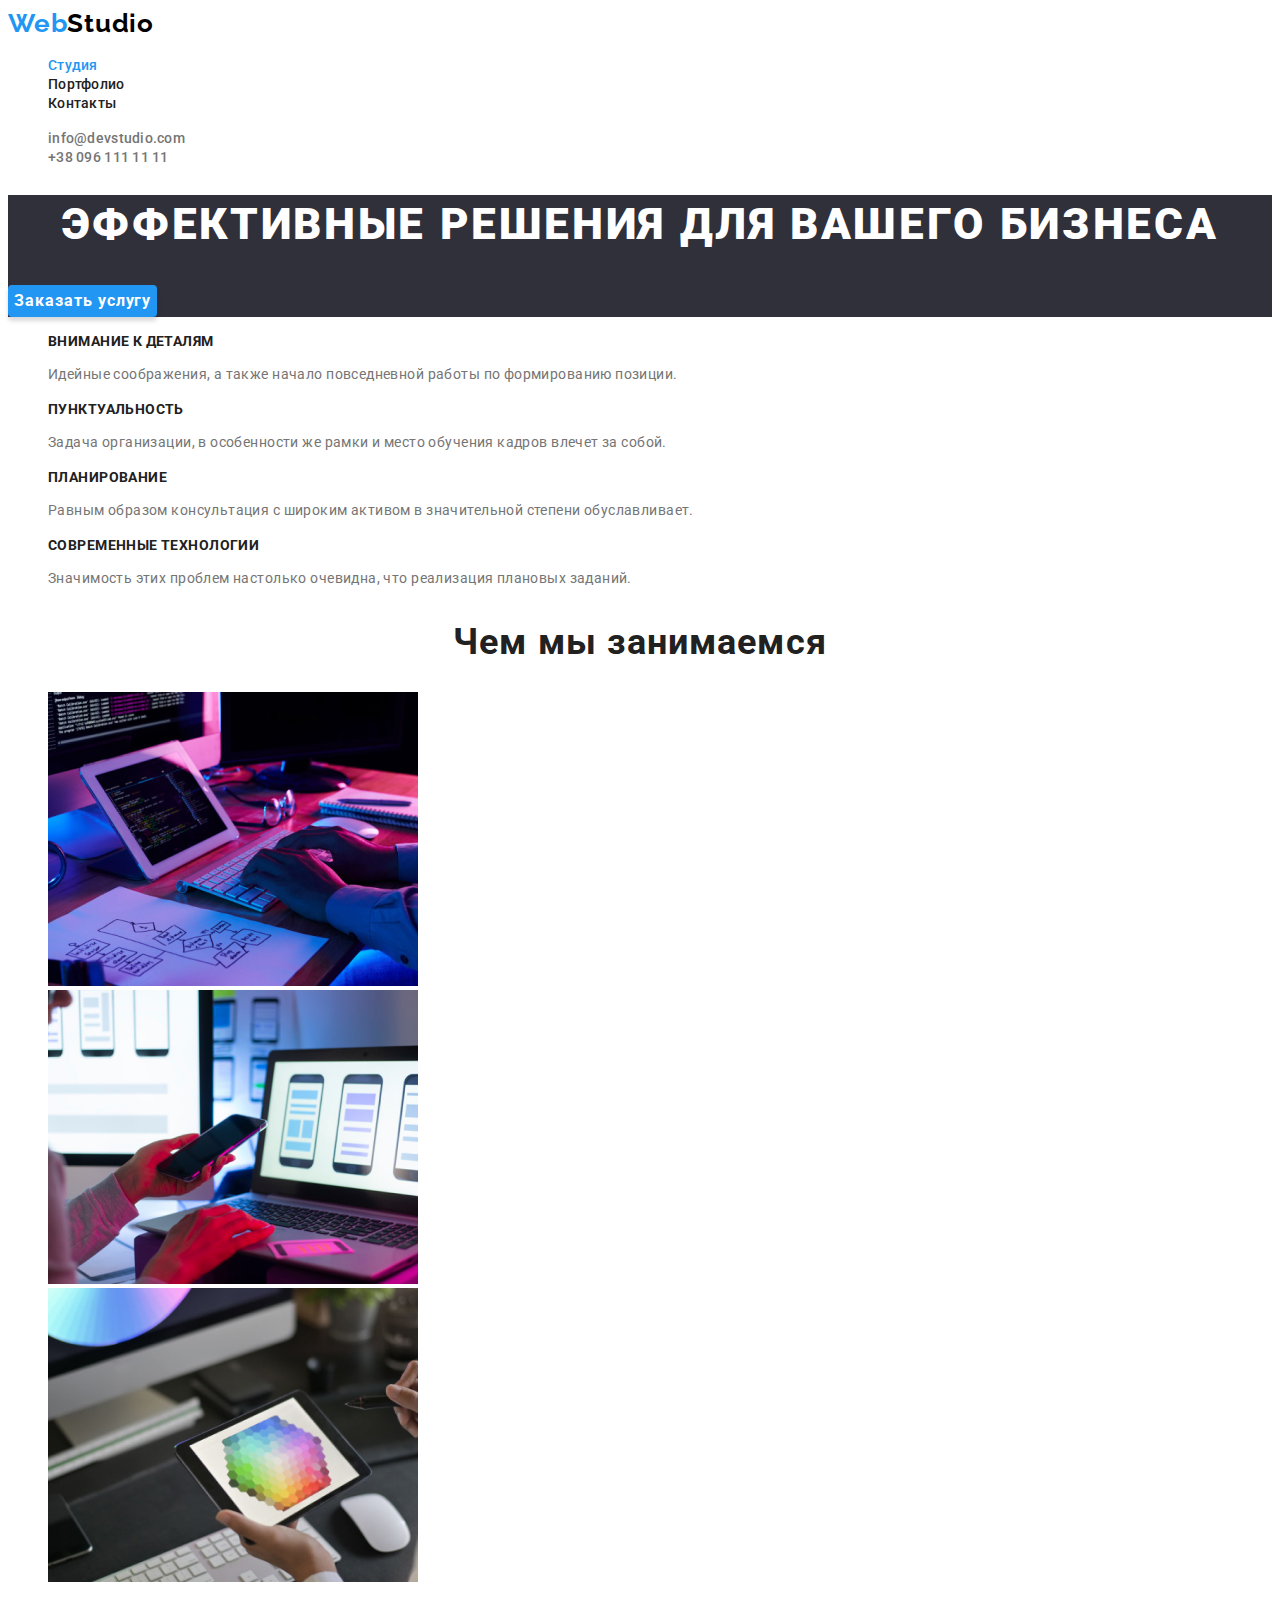
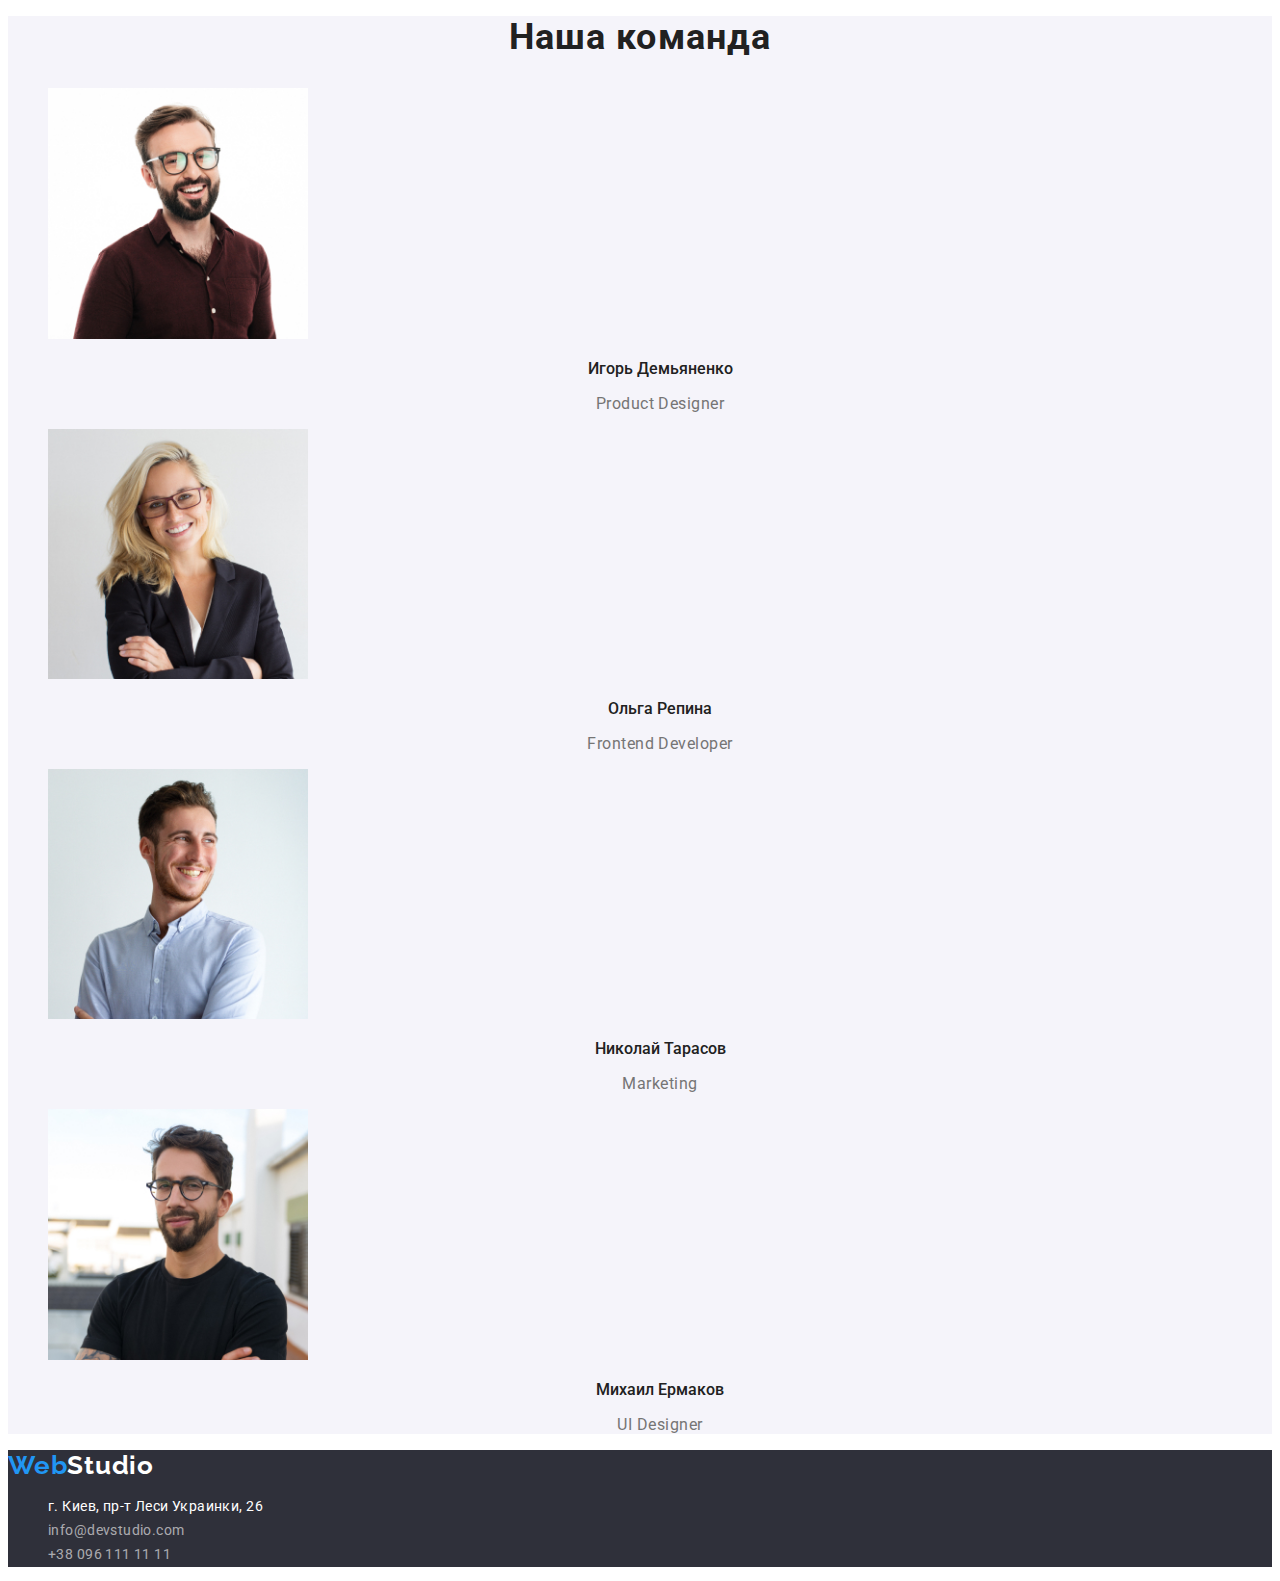
==== index.html @ 54f68166 "Клонирует репозиторий" ====
<!DOCTYPE html>
<html lang="en">
  <head>
    <meta charset="UTF-8"/>
    <meta http-equiv="X-UA-Compatible" content="IE=edge"/>
    <meta name="viewport" content="width=device-width, initial-scale=1.0"/>
    <title>WebStudio</title>
    <link rel="preconnect" href="https://fonts.gstatic.com"/>
    <link
      href="https://fonts.googleapis.com/css2?family=Raleway:wght@700&family=Roboto:wght@400;500;700;900&display=swap"
      rel="stylesheet"/>
    <link rel="stylesheet" href="./css/style.css"/>
  </head>
  <body>
    <header class="header">
      <div class="container navbar">
        <nav class="nav-area">
          <a href="/" class="logo-web link">
            <span>Web</span><span class="logo-st">Studio</span>
          </a>
          <ul class="site-nav list">
            <li class="item">
              <a href="./index.html" class="link current">Студия</a>
            </li>
            <li class="item">
              <a href="./portfolio.html" class="link">Портфолио</a>
            </li>
            <li class="item">
              <a href="#contacts" class="link">Контакты</a>
            </li>
        </nav>
          </ul>
          <ul class="mail-phone list">
            <li class="item">
              <a href="mailto:info@devstudio.com" class="link">info@devstudio.com</a>
            </li>
            <li class="item">
              <a href="tel:+380961111111" class="link">+38 096 111 11 11</a>
            </li>
          </ul>
      </div>
    </header>
    <main>
      <!-- main content-->
      <section class="hero">
        <div class="hero-background">
          <h1 class="order-txt link">Эффективные решения для вашего бизнеса</h1>
          <button class="button order-btn" type="button">Заказать услугу</button>
        </div>
      </section>
      <!--Details-->
      <section class="spc-work">
          <h2 class="hiding-heading">Особенности работы</h2>
          <ul class="description-list list">
            <li>
              <h3 class="head-spc-work">Внимание к деталям</h3>
              <p class="description-spc-work">
                Идейные соображения, а также начало повседневной работы по
                формированию позиции.
              </p>
            </li>
            <li>
              <h3 class="head-spc-work">Пунктуальность</h3>
              <p class="description-spc-work">
                Задача организации, в особенности же рамки и место обучения
                кадров влечет за собой.
              </p>
            </li>
            <li>
              <h3 class="head-spc-work">Планирование</h3>
              <p class="description-spc-work">
                Равным образом консультация с широким активом в значительной
                степени обуславливает.
              </p>
            </li>
            <li>
              <h3 class="head-spc-work">Современные технологии</h3>
              <p class="description-spc-work">
                Значимость этих проблем настолько очевидна, что реализация
                плановых заданий.
              </p>
            </li>
          </ul>
      </section>
      <!-- SERVICE-->
      <section class="service">

          <h2 class="service-title">Чем мы занимаемся</h2>
          <ul class="service-list list">
            <li>
              <img src="./img/img-wd-1.jpg" alt="img-wd-1" width="370"/>
            </li>
            <li>
              <img src="./img/img-wd-2.jpg" alt="img-wd-2" width="370"/>
            </li>
            <li>
              <img src="./img/img-wd-3.jpg" alt="img-wd-3" width="370"/>
            </li>
          </ul>

      </section>
      <!-- SERVICE-->
      <section class="section team">
          <h2 class="service-title">Наша команда</h2>
          <ul class="list">
            <li>
              <img src="./img/img-nk-1.jpg" alt="img-nk-1" width="260"/>
              <h3 class="our-team">Игорь Демьяненко</h3>
              <p class="card-description team-position">Product Designer</p>
            </li>
            <li>
              <img src="./img/img-nk-2.jpg" alt="img-nk-2" width="260"/>
              <h3 class="our-team">Ольга Репина</h3>
              <p class="card-description team-position">Frontend Developer</p>
            </li>
            <li>
              <img src="./img/img-nk-3.jpg" alt="img-nk-3" width="260"/>
              <h3 class="our-team">Николай Тарасов</h3>
              <p class="card-description team-position">Marketing</p>
            </li>
            <li>
              <img src="./img/img-nk-4.jpg" alt="img-nk-4" width="260"/>
              <h3 class="our-team">Михаил Ермаков</h3>
              <p class="card-description team-position">UI Designer</p>
            </li>
          </ul>
      </section>
    </main>
    <!--FOOTER-->
    <footer class="footer">
        <a href="/" class="logo-web link">
          <span>Web</span><span class="ftr-logo-st">Studio</span>
        </a>
        <address class="ftr-adress">
          <ul class="list">
            <li>
              <a href="https://goo.gl/maps/uUebUFh7nfzRT5ZEA" class="link" id="adr-link">г. Киев, пр-т Леси Украинки, 26</a>
            </li>
            <li>
              <a  href="mailto:info@devstudio.com" class="link">info@devstudio.com</a>
            </li>
            <li>
              <a href="tel:+380961111111" class="link">+38 096 111 11 11</a>
            </li>
          </ul>
        </address>
    </footer>
  </body>
</html>
---- css/style.css ----
:root {
  --brand-blue-color: #2196f3;
  --black: #000000;
  --common-color: #212121;
  --grey: #757575;
  --white: #ffffff;
  --background-black: #2f303a;
  --background-grey: #f5f4fa;
  --card-border-grey: #eeeeee;
  --header-underline: #ececec;
  --footer-contacts: rgba(255, 255, 255, 0.6);
  --footer-logo-shadow: 0px 4px 4px rgba(0, 0, 0, 0.25);
  --hero-button-shadow: 0px 4px 4px rgba(0, 0, 0, 0.15);
  --project-cards-shadow: 0px 1px 1px rgba(0, 0, 0, 0.12),
    0px 4px 4px rgba(0, 0, 0, 0.06), 1px 4px 6px rgba(0, 0, 0, 0.16);
  --project-button-shedow: 0px 3px 1px rgba(0, 0, 0, 0.1),
    0px 1px 2px rgba(0, 0, 0, 0.08), 0px 2px 2px rgba(0, 0, 0, 0.12);
}

/* ------Hide Headers------ */

.hiding-heading {
  position: absolute;
  width: 1px;
  height: 1px;
  margin: -1px;
  border: 0;
  padding: 0;

  white-space: nowrap;
  clip-path: inset(100%);
  clip: rect(0 0 0 0);
  overflow: hidden;
}
/* ------End Hide Headers------ */

body {
  font-family: "Roboto", "Open Sans", "Helvetica Neue", sans-serif;
  color: var(--common-color);
  background-color: var(--white);
}

.list {
  list-style: none;
}

.link {
  text-decoration: none;
}

/* ------Header Section------ */
/* Logo Headder-Fotter */

.logo-web {
  color: var(--brand-blue-color);
  font-family: Raleway;
  font-weight: 700;
  font-size: 26px;
  line-height: 1.192;
  letter-spacing: 0.03em;
}

.logo-st {
  color: var(--black);
}

.ftr-logo-st {
  color: var(--white);
}

.logo-web.link:hover,
.logo-web.link:focus {
  opacity: 0.7;
}

.logo-web.shadow {
  text-shadow: var(--footer-logo-shadow);
}

/* Main content and Header fonts */

.site-nav .link,
.mail-phone .link {
  font-family: inherit;
  font-weight: 500;
  font-size: 14px;
  line-height: 1.143;
  letter-spacing: 0.02em;
}

/* site navigation*/

.site-nav .link {
  color: var(--common-color);
}

.site-nav .link.current {
  color: var(--brand-blue-color);
}

.site-nav .link:hover,
.site-nav .link:focus {
  color: var(--brand-blue-color);
}

/* Header Contacts */

.mail-phone .link {
  color: var(--grey);
}

.mail-phone .link:hover,
.mail-phone .link:focus {
  color: var(--brand-blue-color);
}
/* ------End Header Section------ */

/* -----Main Container------ */
/* Hero */

.order-txt {
  font-weight: 900;
  font-size: 44px;
  line-height: 1.36;
  text-align: center;
  letter-spacing: 0.06em;
  text-transform: uppercase;
  color: var(--white);
}

.hero-background {
  background-color: var(--background-black);
}
/*Hero end*/

/*Details*/
.head-spc-work {
  font-weight: 700;
  font-size: 14px;
  line-height: 1.143;
  text-transform: uppercase;
  letter-spacing: 0.03em;
}

.description-spc-work {
  font-size: 14px;
  line-height: 1.714;
  letter-spacing: 0.03em;
  color: var(--grey);
}
/* Details end*/

/* Sections */

/* Team Section */

.team {
  background-color: var(--background-grey);
}

/* Sections Service */

.service > .service-title,
.team > .service-title {
  font-weight: 700;
  font-size: 36px;
  line-height: 1.167;
  text-align: center;
  letter-spacing: 0.03em;
}

/* Sections h3 */

.our-team {
  font-weight: 500;
  font-size: 16px;
  line-height: 1.188;
  text-align: center;
}

.portfolio-link.link {
  color: inherit;
}

.project-name {
  font-weight: 700;
  font-size: 18px;
  line-height: 2;
  letter-spacing: 0.06em;
}

/* Card Descriptions */

.card-description {
  font-size: 16px;
  letter-spacing: 0.03em;
  color: var(--grey);
}

.team-position {
  line-height: 1.188;
  text-align: center;
}

.project-type {
  line-height: 1.875;
}

/* Portfolio Card Effects */

.portfolio-link {
  display: block;
}

.portfolio-link:hover,
.portfolio-link:focus {
  box-shadow: var(--project-cards-shadow);
}

/* Buttons */

.button {
  font-size: 16px;
  text-align: center;
  font-family: inherit;
  border: none;
  border-radius: 4px;
  cursor: pointer;
}
.button.order-btn {
  font-weight: 700;
  line-height: 1.875;
  letter-spacing: 0.06em;
  color: var(--white);
  background-color: var(--brand-blue-color);
  box-shadow: var(--hero-button-shadow);
}

.button.order-btn:hover,
.button.order-btn:focus {
  background-color: var(--white);
  color: var(--common-color);
}

.button.filter-button {
  font-weight: 500;
  line-height: 1.625;
  letter-spacing: 0.03em;
  color: var(--common-color);
  background-color: var(--background-grey);
}

.button.filter-button:hover,
.button.filter-button:focus {
  color: var(--white);
  background-color: var(--brand-blue-color);
  box-shadow: var(--project-button-shedow);
}

/* -----End Main Container------ */

/* ------Footer Section------ */
.footer {
  background-color: var(--background-black);
}

.ftr-adress,
.ftr-adress .link {
  font-style: normal;
  font-size: 14px;
  line-height: 1.714;
  letter-spacing: 0.03em;
}

a#adr-link{
  color: var(--white);
}

.ftr-adress .link {
  font-family: inherit;
  color: var(--footer-contacts);
}

.ftr-adress .link:hover,
.ftr-adress .link:focus {
  color: var(--white);
}
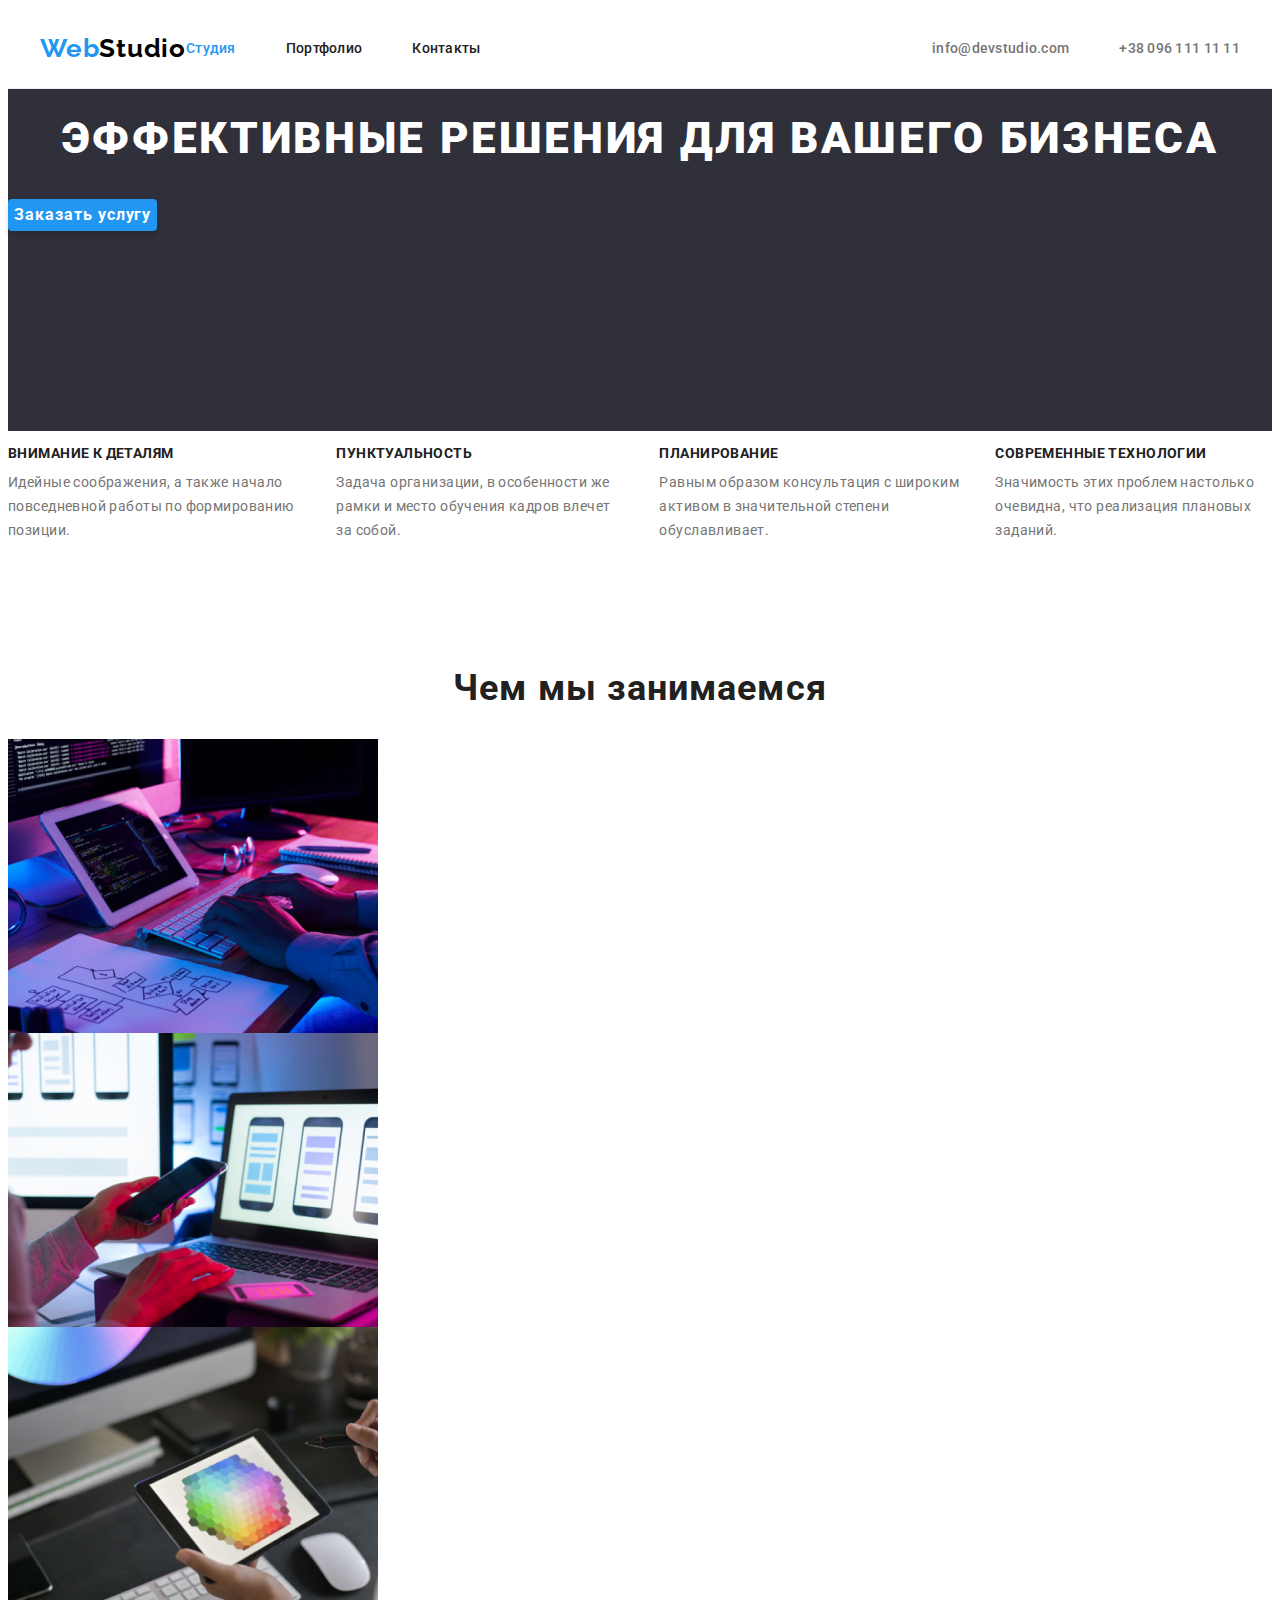
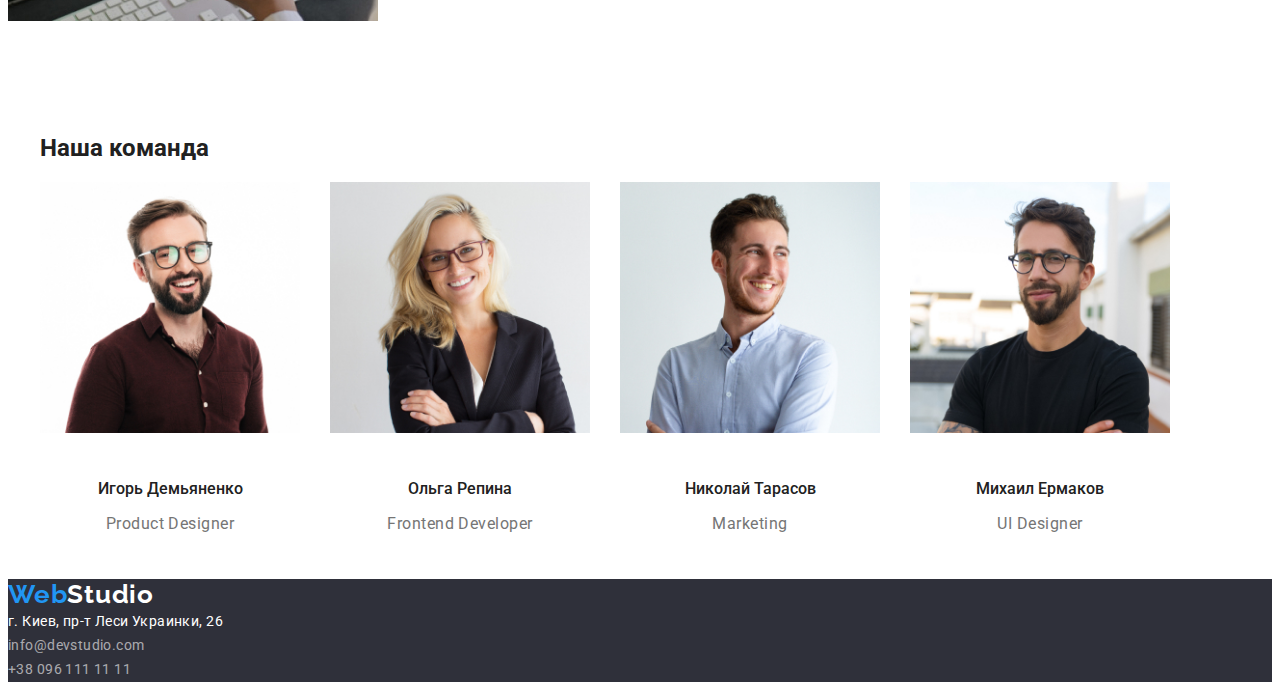
==== commit 8aa18809: "добавляет позиционирование" ====
--- a/index.html
+++ b/index.html
@@ -10,36 +10,41 @@
       href="https://fonts.googleapis.com/css2?family=Raleway:wght@700&family=Roboto:wght@400;500;700;900&display=swap"
       rel="stylesheet"/>
     <link rel="stylesheet" href="./css/style.css"/>
+  
   </head>
   <body>
     <header class="header">
       <div class="container navbar">
-        <nav class="nav-area">
-          <a href="/" class="logo-web link">
+        <div class="header-block">
+
+          <nav class="nav-area">
+            <a href="/" class="logo-web link">
             <span>Web</span><span class="logo-st">Studio</span>
           </a>
           <ul class="site-nav list">
-            <li class="item">
+            <li class="nav-item">
               <a href="./index.html" class="link current">Студия</a>
             </li>
-            <li class="item">
+            <li class="nav-item">
               <a href="./portfolio.html" class="link">Портфолио</a>
             </li>
-            <li class="item">
+            <li class="nav-item">
               <a href="#contacts" class="link">Контакты</a>
             </li>
-        </nav>
-          </ul>
-          <ul class="mail-phone list">
-            <li class="item">
-              <a href="mailto:info@devstudio.com" class="link">info@devstudio.com</a>
-            </li>
-            <li class="item">
-              <a href="tel:+380961111111" class="link">+38 096 111 11 11</a>
-            </li>
-          </ul>
-      </div>
+          </nav>
+        </ul>
+         <ul class="mail-phone list">
+          <li class="contacts-item">
+            <a href="mailto:info@devstudio.com" class="link">info@devstudio.com</a>
+          </li>
+          <li class="item">
+            <a href="tel:+380961111111" class="link">+38 096 111 11 11</a>
+          </li>
+         </ul>
+       </div>
+     </div>
     </header>
+    
     <main>
       <!-- main content-->
       <section class="hero">
@@ -52,28 +57,28 @@
       <section class="spc-work">
           <h2 class="hiding-heading">Особенности работы</h2>
           <ul class="description-list list">
-            <li>
+            <li class="desription-item">
               <h3 class="head-spc-work">Внимание к деталям</h3>
               <p class="description-spc-work">
                 Идейные соображения, а также начало повседневной работы по
                 формированию позиции.
               </p>
             </li>
-            <li>
+            <li class="desription-item">
               <h3 class="head-spc-work">Пунктуальность</h3>
               <p class="description-spc-work">
                 Задача организации, в особенности же рамки и место обучения
                 кадров влечет за собой.
               </p>
             </li>
-            <li>
+            <li class="desription-item">
               <h3 class="head-spc-work">Планирование</h3>
               <p class="description-spc-work">
                 Равным образом консультация с широким активом в значительной
                 степени обуславливает.
               </p>
             </li>
-            <li>
+            <li class="desription-item">
               <h3 class="head-spc-work">Современные технологии</h3>
               <p class="description-spc-work">
                 Значимость этих проблем настолько очевидна, что реализация
@@ -83,47 +88,57 @@
           </ul>
       </section>
       <!-- SERVICE-->
-      <section class="service">
+      <section class="service service-section">
 
           <h2 class="service-title">Чем мы занимаемся</h2>
           <ul class="service-list list">
-            <li>
+            <li class="service-item">
               <img src="./img/img-wd-1.jpg" alt="img-wd-1" width="370"/>
             </li>
-            <li>
+            <li class="service-item">
               <img src="./img/img-wd-2.jpg" alt="img-wd-2" width="370"/>
             </li>
-            <li>
+            <li class="service-item">
               <img src="./img/img-wd-3.jpg" alt="img-wd-3" width="370"/>
             </li>
           </ul>
 
       </section>
       <!-- SERVICE-->
-      <section class="section team">
+      <section class="section team-section">
+        <div class="container">
           <h2 class="service-title">Наша команда</h2>
           <ul class="list">
-            <li>
+            <li class="team-item">
               <img src="./img/img-nk-1.jpg" alt="img-nk-1" width="260"/>
-              <h3 class="our-team">Игорь Демьяненко</h3>
-              <p class="card-description team-position">Product Designer</p>
+              <div class="description-item">
+                <h3 class="our-team">Игорь Демьяненко</h3>
+                <p class="card-description team-position">Product Designer</p>
+              </div>
             </li>
-            <li>
+            <li class="team-item">
               <img src="./img/img-nk-2.jpg" alt="img-nk-2" width="260"/>
-              <h3 class="our-team">Ольга Репина</h3>
-              <p class="card-description team-position">Frontend Developer</p>
+              <div class="description-item">
+                <h3 class="our-team">Ольга Репина</h3>
+                <p class="card-description team-position">Frontend Developer</p>
+              </div>
             </li>
-            <li>
+            <li class="team-item">
               <img src="./img/img-nk-3.jpg" alt="img-nk-3" width="260"/>
-              <h3 class="our-team">Николай Тарасов</h3>
-              <p class="card-description team-position">Marketing</p>
+              <div class="description-item">
+                <h3 class="our-team">Николай Тарасов</h3>
+                <p class="card-description team-position">Marketing</p>
+              </div>
             </li>
-            <li>
+            <li class="team-item">
               <img src="./img/img-nk-4.jpg" alt="img-nk-4" width="260"/>
-              <h3 class="our-team">Михаил Ермаков</h3>
-              <p class="card-description team-position">UI Designer</p>
+              <div class="description-item">
+                <h3 class="our-team">Михаил Ермаков</h3>
+                <p class="card-description team-position">UI Designer</p>
+              </div>
             </li>
           </ul>
+        </div>
       </section>
     </main>
     <!--FOOTER-->
--- a/css/style.css
+++ b/css/style.css
@@ -17,6 +17,10 @@
     0px 1px 2px rgba(0, 0, 0, 0.08), 0px 2px 2px rgba(0, 0, 0, 0.12);
 }
 
+img{
+  display: block;
+}
+
 /* ------Hide Headers------ */
 
 .hiding-heading {
@@ -42,13 +46,34 @@
 
 .list {
   list-style: none;
+  margin: 0;
+  padding-left: 0;
 }
 
 .link {
   text-decoration: none;
 }
 
+.container{
+  max-width: 1200px;
+  padding-left: 15px;
+  padding-right: 15px;
+  margin: 0 auto;
+}
+
 /* ------Header Section------ */
+.header{
+  border-bottom: 1px solid var(--header-underline);
+}
+.header-block{
+  display: flex;
+  align-items: center;
+}
+
+.nav-area{
+  display: flex;
+  align-items: center;
+}
 /* Logo Headder-Fotter */
 
 .logo-web {
@@ -75,6 +100,8 @@
 
 .logo-web.shadow {
   text-shadow: var(--footer-logo-shadow);
+  margin-top: 0;
+  margin-bottom: 20px;
 }
 
 /* Main content and Header fonts */
@@ -86,6 +113,9 @@
   font-size: 14px;
   line-height: 1.143;
   letter-spacing: 0.02em;
+  display: inline-block;
+  padding-top: 32px;
+  padding-bottom: 32px;
 }
 
 /* site navigation*/
@@ -102,8 +132,20 @@
 .site-nav .link:focus {
   color: var(--brand-blue-color);
 }
+.nav-item:not(:last-child){
+  margin-right: 50px;
+}
+
 
 /* Header Contacts */
+.mail-phone{
+  display: flex;
+  align-items: center;
+  margin-left: auto;
+}
+.contacts-item:not(:last-child){
+  margin-right: 50px;
+}
 
 .mail-phone .link {
   color: var(--grey);
@@ -116,6 +158,11 @@
 /* ------End Header Section------ */
 
 /* -----Main Container------ */
+.site-nav{
+  display: flex;
+  align-items: center;
+}
+
 /* Hero */
 
 .order-txt {
@@ -126,20 +173,40 @@
   letter-spacing: 0.06em;
   text-transform: uppercase;
   color: var(--white);
+  margin: 0 auto 30px;
+  min-width: 696px;
 }
 
 .hero-background {
   background-color: var(--background-black);
+  padding-top: 20px;
+  padding-bottom: 200px;
 }
 /*Hero end*/
 
 /*Details*/
+.spc-work{
+  padding-bottom: 0;
+}
+
+.description-list{
+display: flex;
+}
+.desription-item{
+  min-width: 270px;
+}
+.desription-item:not(:last-child){
+  margin-right: 30px;
+}
+
 .head-spc-work {
   font-weight: 700;
   font-size: 14px;
   line-height: 1.143;
   text-transform: uppercase;
   letter-spacing: 0.03em;
+  display: inline-block;
+  margin-bottom: 10px;
 }
 
 .description-spc-work {
@@ -147,17 +214,49 @@
   line-height: 1.714;
   letter-spacing: 0.03em;
   color: var(--grey);
+  margin-top: 0;
+  margin-bottom: 0;
 }
 /* Details end*/
 
 /* Sections */
-
+.service{
+  padding-top: 94px;
+  padding-bottom: 94px;
+}
+.service-list .sevice-section{
+  display: flex;
+  align-items: start;
+}
+.service-item:not(:last-child){
+  margin-right: 30px;
+}
 /* Team Section */
 
 .team {
   background-color: var(--background-grey);
 }
-
+.team-section .list {
+  display: flex;
+  align-items: flex-start;
+}
+
+.team-item{
+  max-width: 270px;
+  background-color: var(--white);
+  box-shadow: var(--team-item-shadow);
+  border-bottom-right-radius: 4px;
+  border-bottom-left-radius: 4px;
+}
+
+.team-item:not(:last-child){
+  margin-right: 30px;
+}
+
+.description-item {
+  padding-top: 30px;
+  padding-bottom: 30px;
+}
 /* Sections Service */
 
 .service > .service-title,
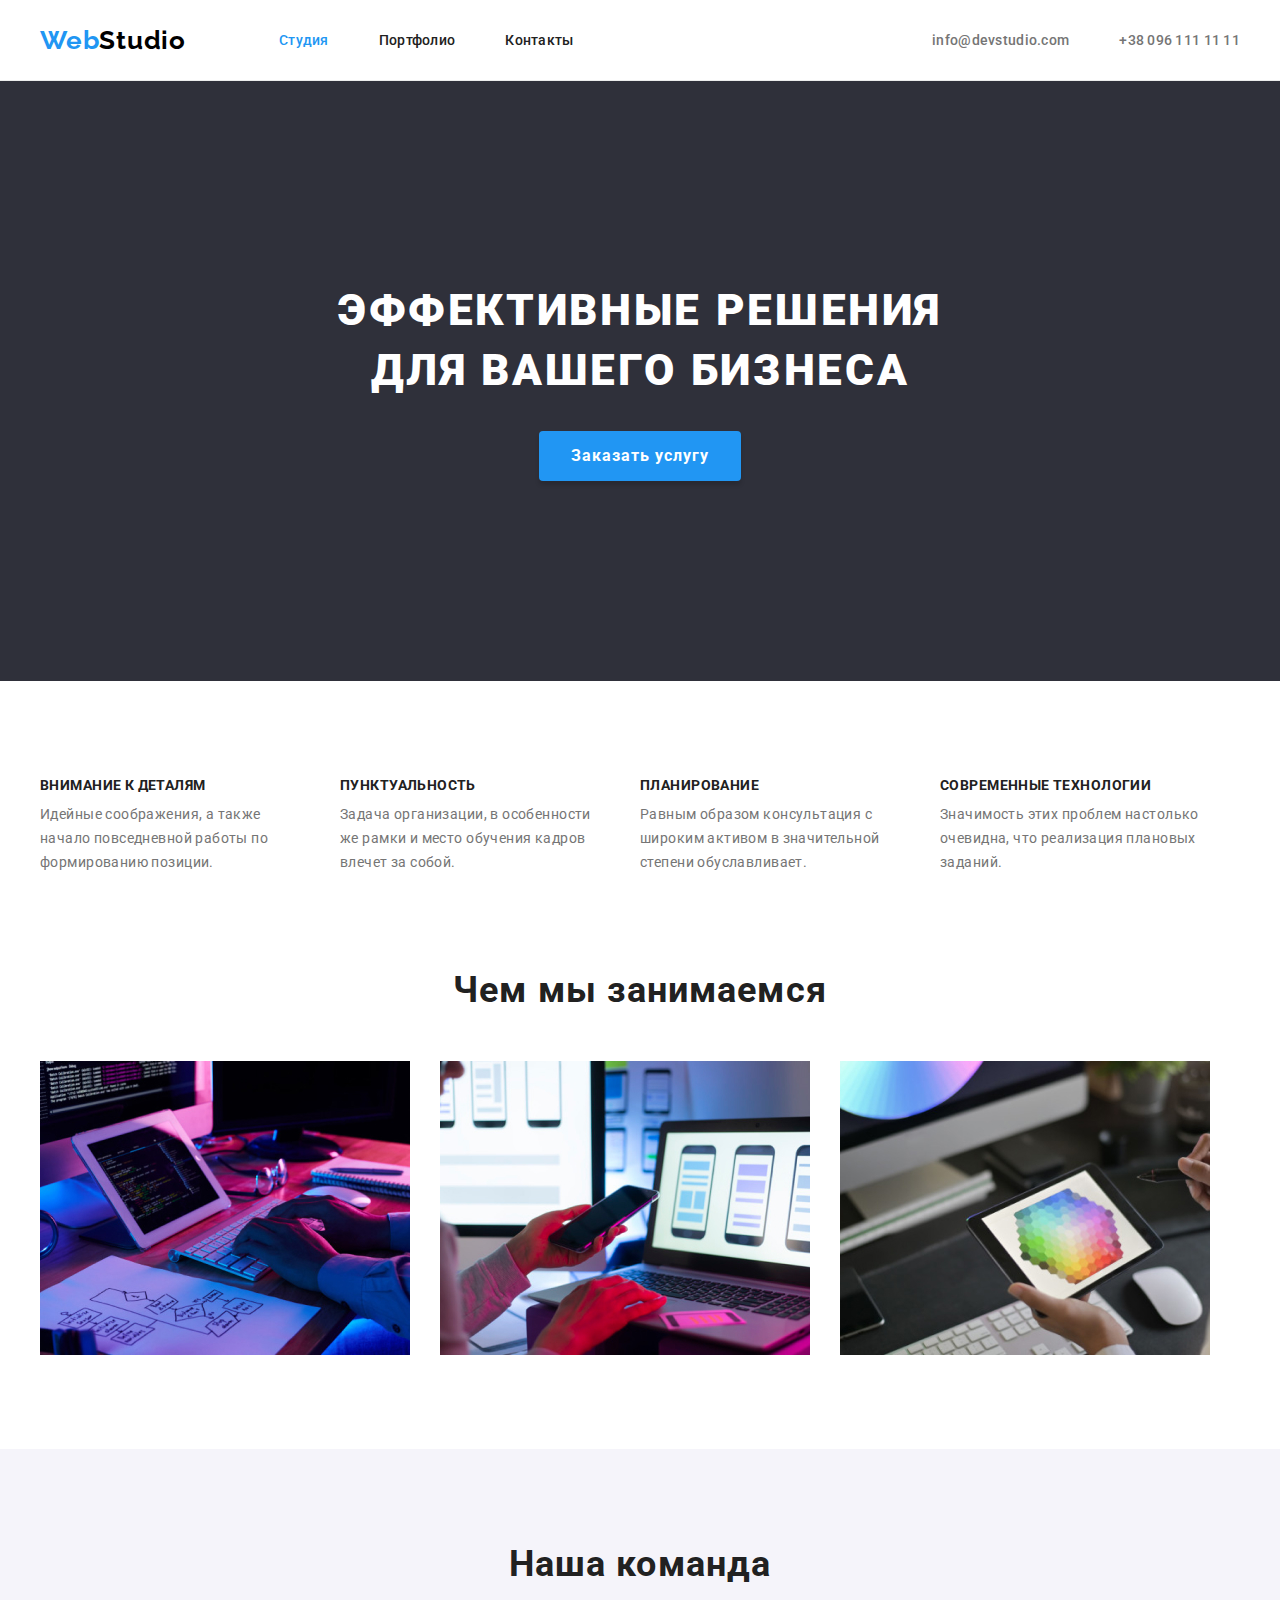
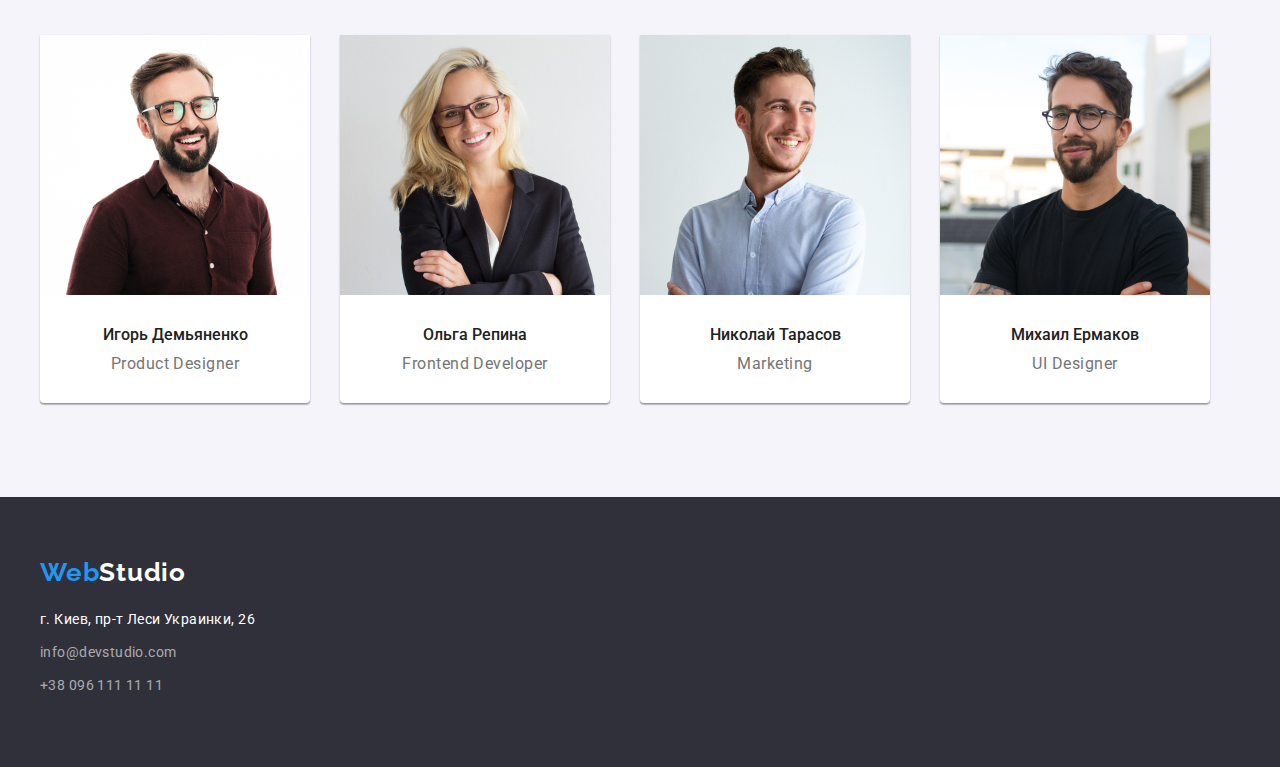
==== commit 59ac02fa: "применяет стили к Портфолио и обновляет главную" ====
--- a/index.html
+++ b/index.html
@@ -10,29 +10,28 @@
       href="https://fonts.googleapis.com/css2?family=Raleway:wght@700&family=Roboto:wght@400;500;700;900&display=swap"
       rel="stylesheet"/>
     <link rel="stylesheet" href="./css/style.css"/>
+  </head>
   
-  </head>
   <body>
     <header class="header">
-      <div class="container navbar">
+      <div class="container">
         <div class="header-block">
-
           <nav class="nav-area">
-            <a href="/" class="logo-web link">
-            <span>Web</span><span class="logo-st">Studio</span>
-          </a>
-          <ul class="site-nav list">
-            <li class="nav-item">
-              <a href="./index.html" class="link current">Студия</a>
-            </li>
-            <li class="nav-item">
-              <a href="./portfolio.html" class="link">Портфолио</a>
-            </li>
-            <li class="nav-item">
-              <a href="#contacts" class="link">Контакты</a>
-            </li>
+             <a href="/" class="logo-web link">
+               <span>Web</span><span class="logo-st">Studio</span>
+             </a>
+            <ul class="site-nav list">
+              <li class="nav-item">
+                 <a href="./index.html" class="link current">Студия</a>
+              </li>
+              <li class="nav-item">
+                 <a href="./portfolio.html" class="link">Портфолио</a>
+              </li>
+              <li class="nav-item">
+                 <a href="#contacts" class="link">Контакты</a>
+              </li>
+            </ul>
           </nav>
-        </ul>
          <ul class="mail-phone list">
           <li class="contacts-item">
             <a href="mailto:info@devstudio.com" class="link">info@devstudio.com</a>
@@ -49,36 +48,40 @@
       <!-- main content-->
       <section class="hero">
         <div class="hero-background">
-          <h1 class="order-txt link">Эффективные решения для вашего бизнеса</h1>
-          <button class="button order-btn" type="button">Заказать услугу</button>
+          <div class="container">
+            <h1 class="order-txt link">Эффективные решения для вашего бизнеса</h1>
+            <button class="button order-btn" type="button">Заказать услугу</button>
+          </div>
         </div>
       </section>
+
       <!--Details-->
       <section class="spc-work">
+        <div class="container">
           <h2 class="hiding-heading">Особенности работы</h2>
           <ul class="description-list list">
-            <li class="desription-item">
+            <li class="description-item">
               <h3 class="head-spc-work">Внимание к деталям</h3>
               <p class="description-spc-work">
                 Идейные соображения, а также начало повседневной работы по
                 формированию позиции.
               </p>
             </li>
-            <li class="desription-item">
+            <li class="description-item">
               <h3 class="head-spc-work">Пунктуальность</h3>
               <p class="description-spc-work">
                 Задача организации, в особенности же рамки и место обучения
                 кадров влечет за собой.
               </p>
             </li>
-            <li class="desription-item">
+            <li class="description-item">
               <h3 class="head-spc-work">Планирование</h3>
               <p class="description-spc-work">
                 Равным образом консультация с широким активом в значительной
                 степени обуславливает.
               </p>
             </li>
-            <li class="desription-item">
+            <li class="description-item">
               <h3 class="head-spc-work">Современные технологии</h3>
               <p class="description-spc-work">
                 Значимость этих проблем настолько очевидна, что реализация
@@ -86,10 +89,12 @@
               </p>
             </li>
           </ul>
+        </div>
       </section>
+
       <!-- SERVICE-->
-      <section class="service service-section">
-
+      <section class="section service-section">
+        <div class="container">
           <h2 class="service-title">Чем мы занимаемся</h2>
           <ul class="service-list list">
             <li class="service-item">
@@ -102,37 +107,38 @@
               <img src="./img/img-wd-3.jpg" alt="img-wd-3" width="370"/>
             </li>
           </ul>
-
+        </div>
       </section>
       <!-- SERVICE-->
+
       <section class="section team-section">
         <div class="container">
-          <h2 class="service-title">Наша команда</h2>
+          <h2 class="team-title">Наша команда</h2>
           <ul class="list">
             <li class="team-item">
-              <img src="./img/img-nk-1.jpg" alt="img-nk-1" width="260"/>
-              <div class="description-item">
+              <img src="./img/img-nk-1.jpg" alt="img-nk-1" width="270"/>
+              <div class="description-team">
                 <h3 class="our-team">Игорь Демьяненко</h3>
                 <p class="card-description team-position">Product Designer</p>
               </div>
             </li>
             <li class="team-item">
-              <img src="./img/img-nk-2.jpg" alt="img-nk-2" width="260"/>
-              <div class="description-item">
+              <img src="./img/img-nk-2.jpg" alt="img-nk-2" width="270"/>
+              <div class="description-team">
                 <h3 class="our-team">Ольга Репина</h3>
                 <p class="card-description team-position">Frontend Developer</p>
               </div>
             </li>
             <li class="team-item">
-              <img src="./img/img-nk-3.jpg" alt="img-nk-3" width="260"/>
-              <div class="description-item">
+              <img src="./img/img-nk-3.jpg" alt="img-nk-3" width="270"/>
+              <div class="description-team">
                 <h3 class="our-team">Николай Тарасов</h3>
                 <p class="card-description team-position">Marketing</p>
               </div>
             </li>
             <li class="team-item">
-              <img src="./img/img-nk-4.jpg" alt="img-nk-4" width="260"/>
-              <div class="description-item">
+              <img src="./img/img-nk-4.jpg" alt="img-nk-4" width="270"/>
+              <div class="description-team">
                 <h3 class="our-team">Михаил Ермаков</h3>
                 <p class="card-description team-position">UI Designer</p>
               </div>
@@ -143,22 +149,24 @@
     </main>
     <!--FOOTER-->
     <footer class="footer">
+      <div class="container">
         <a href="/" class="logo-web link">
           <span>Web</span><span class="ftr-logo-st">Studio</span>
         </a>
         <address class="ftr-adress">
-          <ul class="list">
-            <li>
+          <ul class="list ftr-list">
+            <li class="ftr-item">
               <a href="https://goo.gl/maps/uUebUFh7nfzRT5ZEA" class="link" id="adr-link">г. Киев, пр-т Леси Украинки, 26</a>
             </li>
-            <li>
+            <li class="ftr-item">
               <a  href="mailto:info@devstudio.com" class="link">info@devstudio.com</a>
             </li>
-            <li>
+            <li class="ftr-item">
               <a href="tel:+380961111111" class="link">+38 096 111 11 11</a>
             </li>
           </ul>
         </address>
-    </footer>
-  </body>
+      </div>
+      </footer>
+    </body>
 </html>
--- a/css/style.css
+++ b/css/style.css
@@ -8,13 +8,16 @@
   --background-grey: #f5f4fa;
   --card-border-grey: #eeeeee;
   --header-underline: #ececec;
+  --order-btn: #188ce8;
   --footer-contacts: rgba(255, 255, 255, 0.6);
   --footer-logo-shadow: 0px 4px 4px rgba(0, 0, 0, 0.25);
   --hero-button-shadow: 0px 4px 4px rgba(0, 0, 0, 0.15);
   --project-cards-shadow: 0px 1px 1px rgba(0, 0, 0, 0.12),
     0px 4px 4px rgba(0, 0, 0, 0.06), 1px 4px 6px rgba(0, 0, 0, 0.16);
-  --project-button-shedow: 0px 3px 1px rgba(0, 0, 0, 0.1),
+  --project-button-shadow: 0px 3px 1px rgba(0, 0, 0, 0.1),
     0px 1px 2px rgba(0, 0, 0, 0.08), 0px 2px 2px rgba(0, 0, 0, 0.12);
+  --team-item-shadow: 0px 1px 3px rgba(0, 0, 0, 0.12),
+    0px 1px 1px rgba(0, 0, 0, 0.14), 0px 2px 1px rgba(0, 0, 0, 0.2);
 }
 
 img{
@@ -42,6 +45,7 @@
   font-family: "Roboto", "Open Sans", "Helvetica Neue", sans-serif;
   color: var(--common-color);
   background-color: var(--white);
+  margin: 0;
 }
 
 .list {
@@ -91,6 +95,9 @@
 
 .ftr-logo-st {
   color: var(--white);
+}
+.logo-web.link{
+  margin-right: 93px;
 }
 
 .logo-web.link:hover,
@@ -163,41 +170,45 @@
   align-items: center;
 }
 
+
+
 /* Hero */
 
 .order-txt {
   font-weight: 900;
   font-size: 44px;
-  line-height: 1.36;
+  line-height: 1.3636;
   text-align: center;
   letter-spacing: 0.06em;
   text-transform: uppercase;
   color: var(--white);
   margin: 0 auto 30px;
-  min-width: 696px;
+  max-width: 696px;
 }
 
 .hero-background {
   background-color: var(--background-black);
-  padding-top: 20px;
+  padding-top: 200px;
   padding-bottom: 200px;
 }
 /*Hero end*/
 
 /*Details*/
 .spc-work{
+  padding-top: 94px;
   padding-bottom: 0;
 }
 
 .description-list{
 display: flex;
 }
-.desription-item{
-  min-width: 270px;
-}
-.desription-item:not(:last-child){
+.description-item:not(:last-child){
   margin-right: 30px;
 }
+
+.description-item{
+  max-width: 270px;
+} 
 
 .head-spc-work {
   font-weight: 700;
@@ -207,6 +218,7 @@
   letter-spacing: 0.03em;
   display: inline-block;
   margin-bottom: 10px;
+  margin-top: 0;
 }
 
 .description-spc-work {
@@ -219,23 +231,28 @@
 }
 /* Details end*/
 
-/* Sections */
-.service{
+/* Sections Service */
+.section{
   padding-top: 94px;
   padding-bottom: 94px;
 }
-.service-list .sevice-section{
-  display: flex;
-  align-items: start;
+.service-section .list{
+display: flex;
+align-items: start;
 }
 .service-item:not(:last-child){
   margin-right: 30px;
 }
 /* Team Section */
 
-.team {
+.team-section {
   background-color: var(--background-grey);
 }
+.team-title{
+  margin-top: 0;
+  margin-bottom: 50px;
+}
+
 .team-section .list {
   display: flex;
   align-items: flex-start;
@@ -252,20 +269,21 @@
 .team-item:not(:last-child){
   margin-right: 30px;
 }
-
-.description-item {
-  padding-top: 30px;
-  padding-bottom: 30px;
+.description-team{
+padding-top: 30px;
+padding-bottom: 30px;
 }
 /* Sections Service */
 
-.service > .service-title,
-.team > .service-title {
+.service-section .service-title,
+.team-section .team-title {
   font-weight: 700;
   font-size: 36px;
   line-height: 1.167;
   text-align: center;
   letter-spacing: 0.03em;
+  margin-top: 0;
+  margin-bottom: 50px;
 }
 
 /* Sections h3 */
@@ -275,6 +293,8 @@
   font-size: 16px;
   line-height: 1.188;
   text-align: center;
+  margin-top: 0;
+  margin-bottom: 10px;
 }
 
 .portfolio-link.link {
@@ -286,6 +306,8 @@
   font-size: 18px;
   line-height: 2;
   letter-spacing: 0.06em;
+  margin-top: 0;
+  margin-bottom: 4px;
 }
 
 /* Card Descriptions */
@@ -294,6 +316,7 @@
   font-size: 16px;
   letter-spacing: 0.03em;
   color: var(--grey);
+  margin: 0;
 }
 
 .team-position {
@@ -333,12 +356,15 @@
   color: var(--white);
   background-color: var(--brand-blue-color);
   box-shadow: var(--hero-button-shadow);
-}
-
+  display: block;
+  margin: 0 auto;
+  padding: 10px 32px;
+  min-width: 200px;
+}
 .button.order-btn:hover,
 .button.order-btn:focus {
-  background-color: var(--white);
-  color: var(--common-color);
+  background-color: var(--order-btn);
+  color: var(--white);
 }
 
 .button.filter-button {
@@ -347,20 +373,36 @@
   letter-spacing: 0.03em;
   color: var(--common-color);
   background-color: var(--background-grey);
+  padding: 6px 26px;
 }
 
 .button.filter-button:hover,
 .button.filter-button:focus {
   color: var(--white);
   background-color: var(--brand-blue-color);
-  box-shadow: var(--project-button-shedow);
-}
-
+  box-shadow: var(--project-button-shadow);
+}
+
+.filter-button-list{
+  display: flex;
+  align-items: center;
+  justify-content: center;
+  margin-bottom: 50px;
+}
+
+.project-button-item:not(:last-child) {
+  margin-right: 8px;
+}
+.filter-btn-item:not(:last-child) {
+margin-right: 8px;
+}
 /* -----End Main Container------ */
 
 /* ------Footer Section------ */
 .footer {
   background-color: var(--background-black);
+  padding-top: 60px;
+  padding-bottom: 60px;
 }
 
 .ftr-adress,
@@ -369,6 +411,10 @@
   font-size: 14px;
   line-height: 1.714;
   letter-spacing: 0.03em;
+  margin-top: 20px;
+}
+.ftr-list .ftr-item{
+margin-bottom: 9px;
 }
 
 a#adr-link{
@@ -383,4 +429,25 @@
 .ftr-adress .link:hover,
 .ftr-adress .link:focus {
   color: var(--white);
-}+}
+
+/*PORTFOLIO Project-cars*/
+.project-card-list {
+  display: flex;
+  flex-wrap: wrap;
+  align-items: flex-start;
+}
+
+.project-card-item:not(:nth-child(3n)) {
+  margin-right: 30px;
+}
+
+.project-card-item:not(:nth-last-child(-n + 3)) {
+  margin-bottom: 30px;
+}
+
+.project-card-description {
+  padding: 19px 23px;
+  border: 1px solid var(--card-border-grey);
+}
+/*PORTFOLIO END*/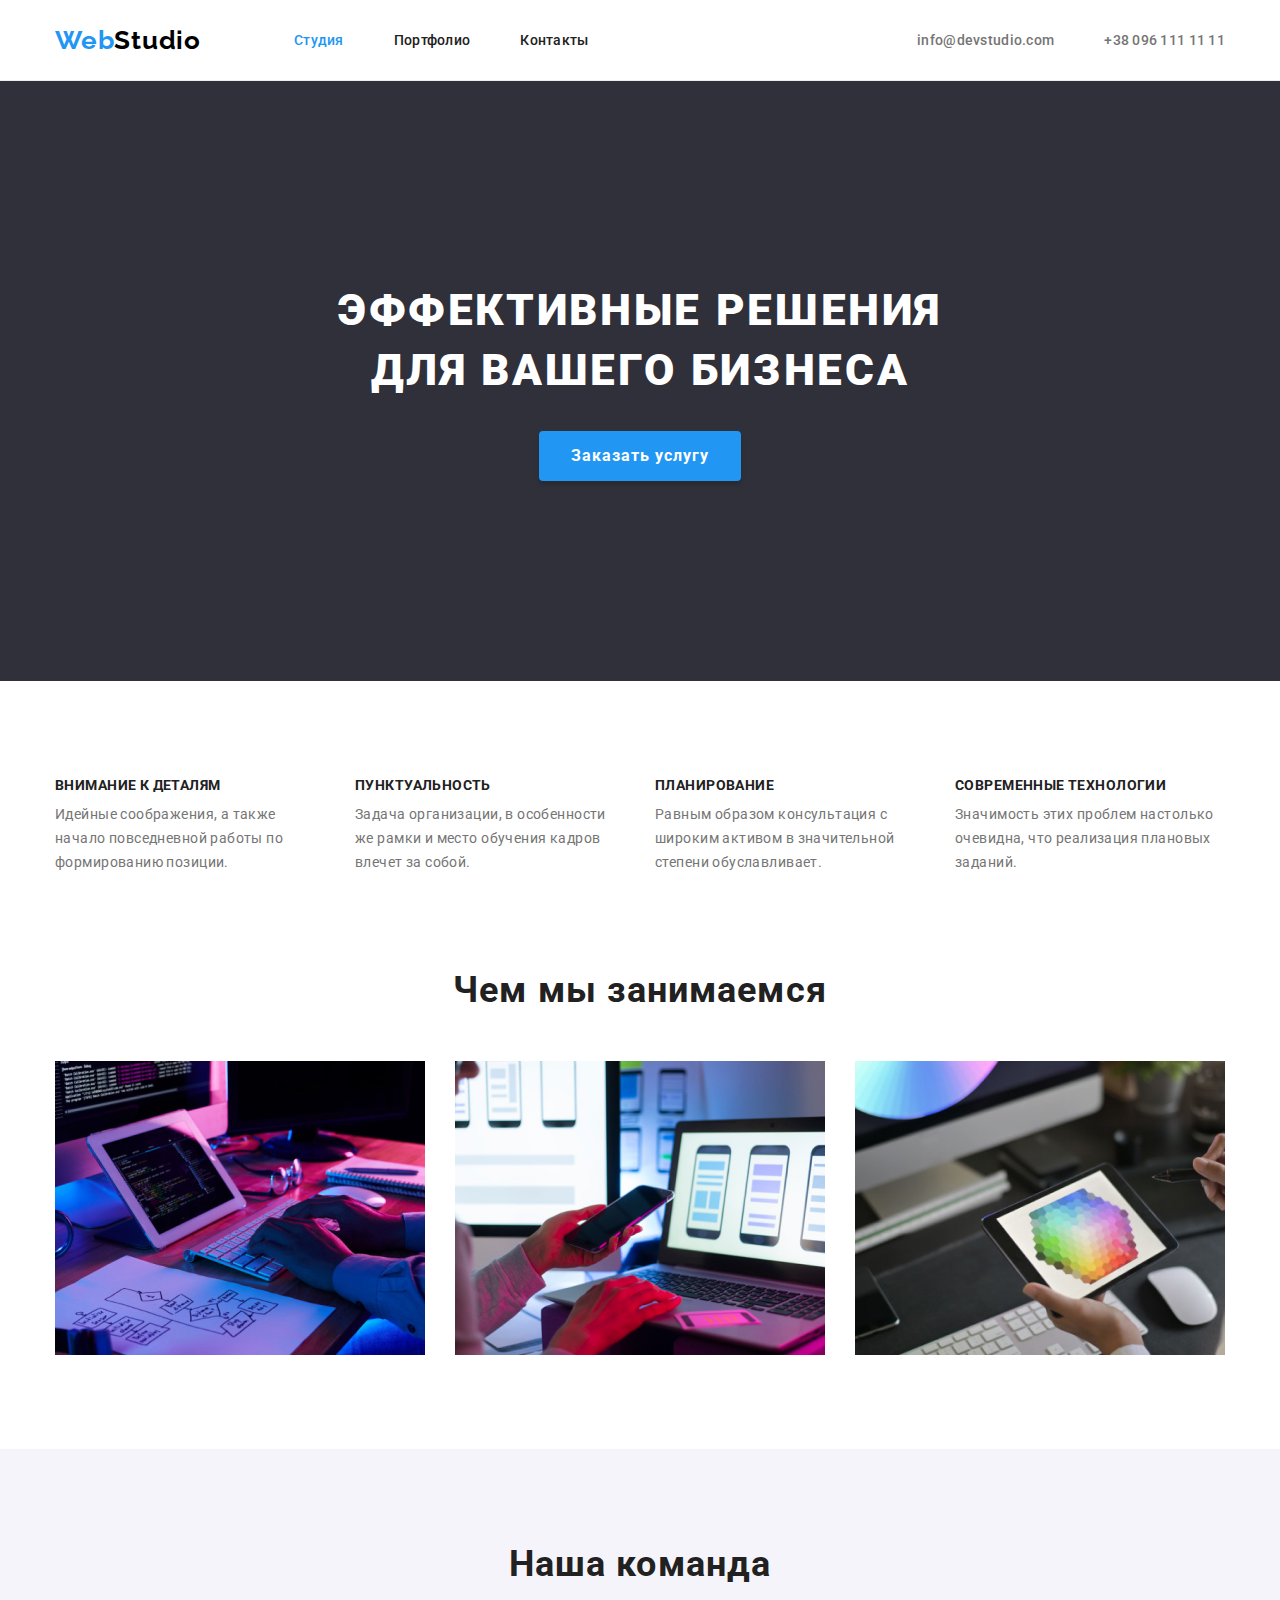
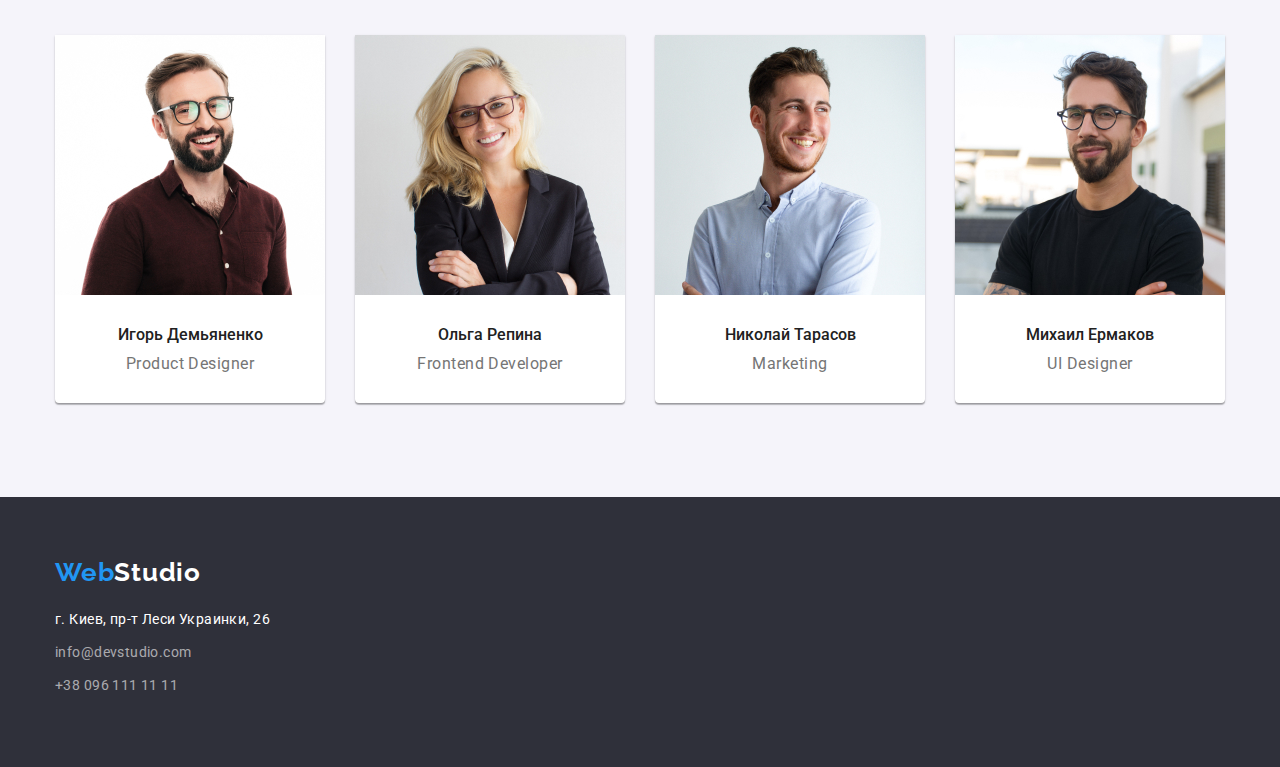
==== commit 29597818: "Добавляет box-sizing" ====
--- a/index.html
+++ b/index.html
@@ -9,6 +9,7 @@
     <link
       href="https://fonts.googleapis.com/css2?family=Raleway:wght@700&family=Roboto:wght@400;500;700;900&display=swap"
       rel="stylesheet"/>
+      <link rel="stylesheet" href="./css/Normalize.css">
     <link rel="stylesheet" href="./css/style.css"/>
   </head>
   
--- a/css/style.css
+++ b/css/style.css
@@ -63,6 +63,7 @@
   padding-left: 15px;
   padding-right: 15px;
   margin: 0 auto;
+  box-sizing: border-box
 }
 
 /* ------Header Section------ */
